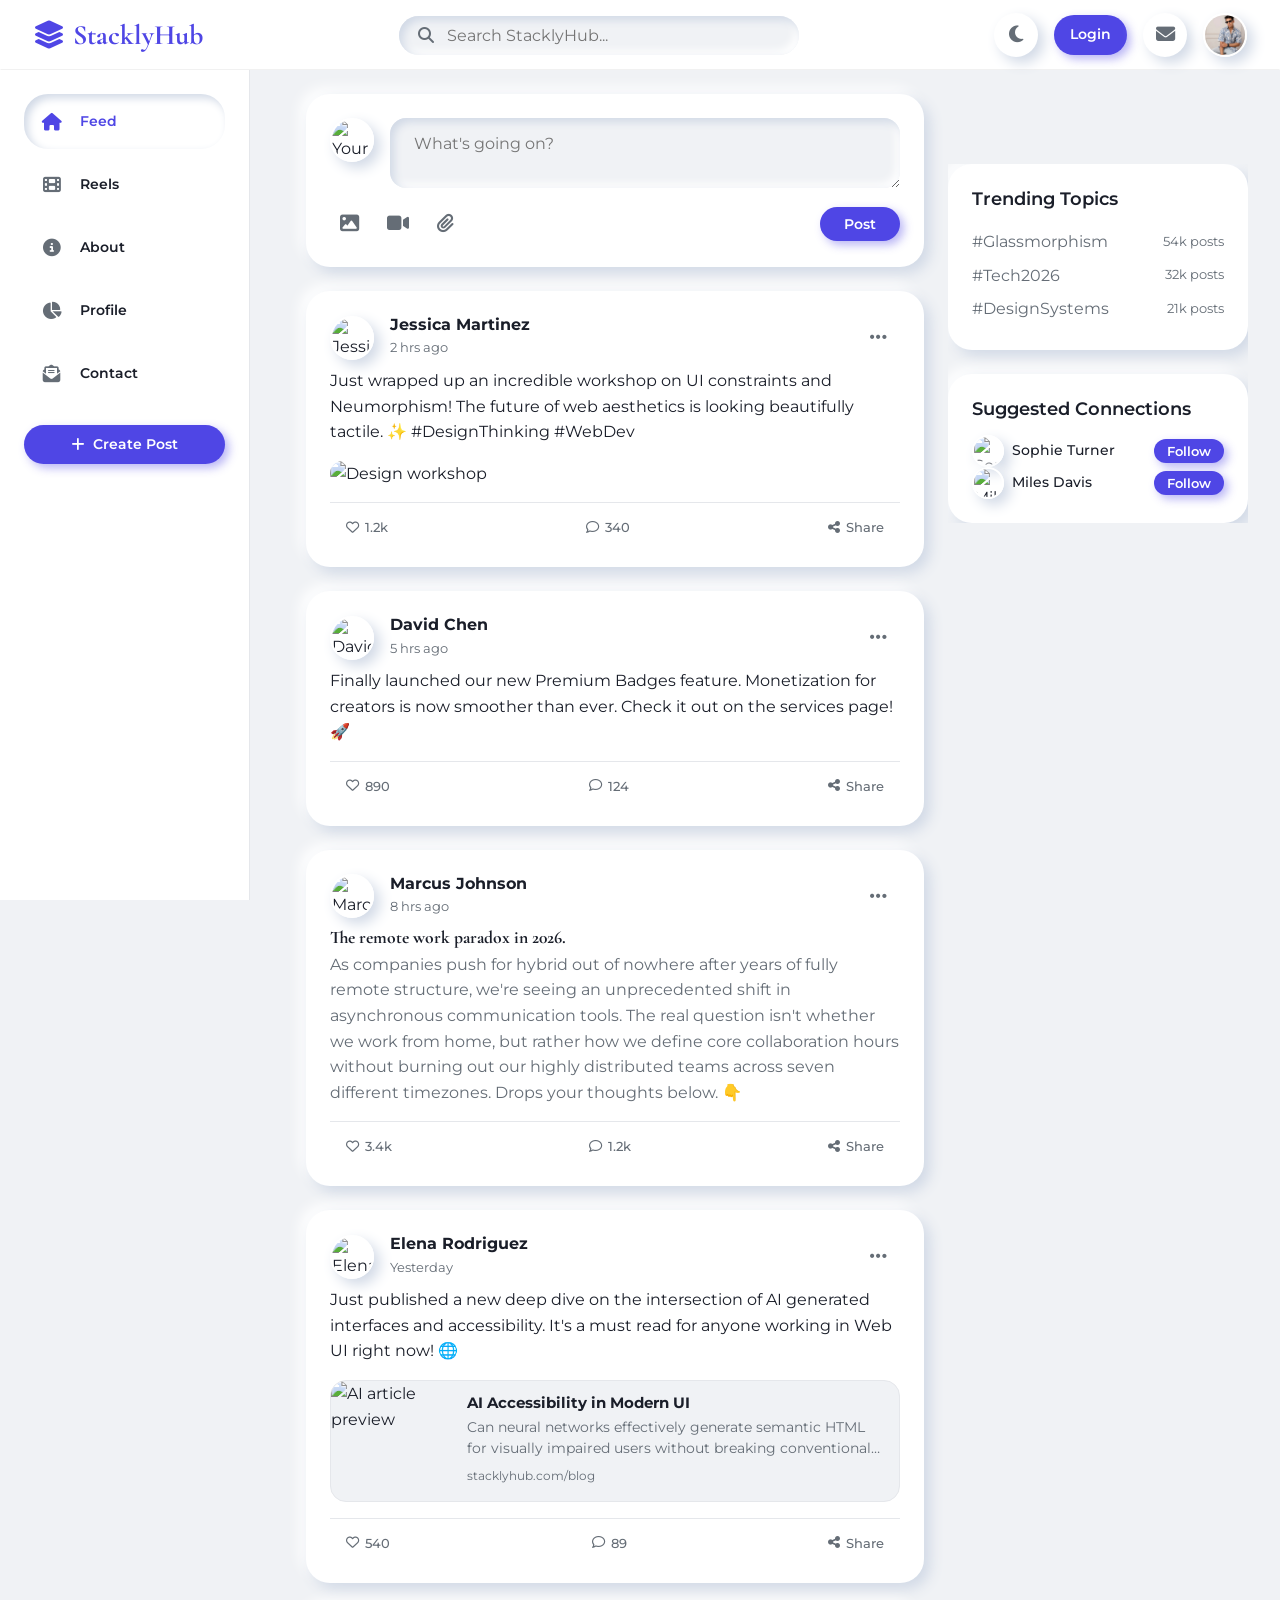
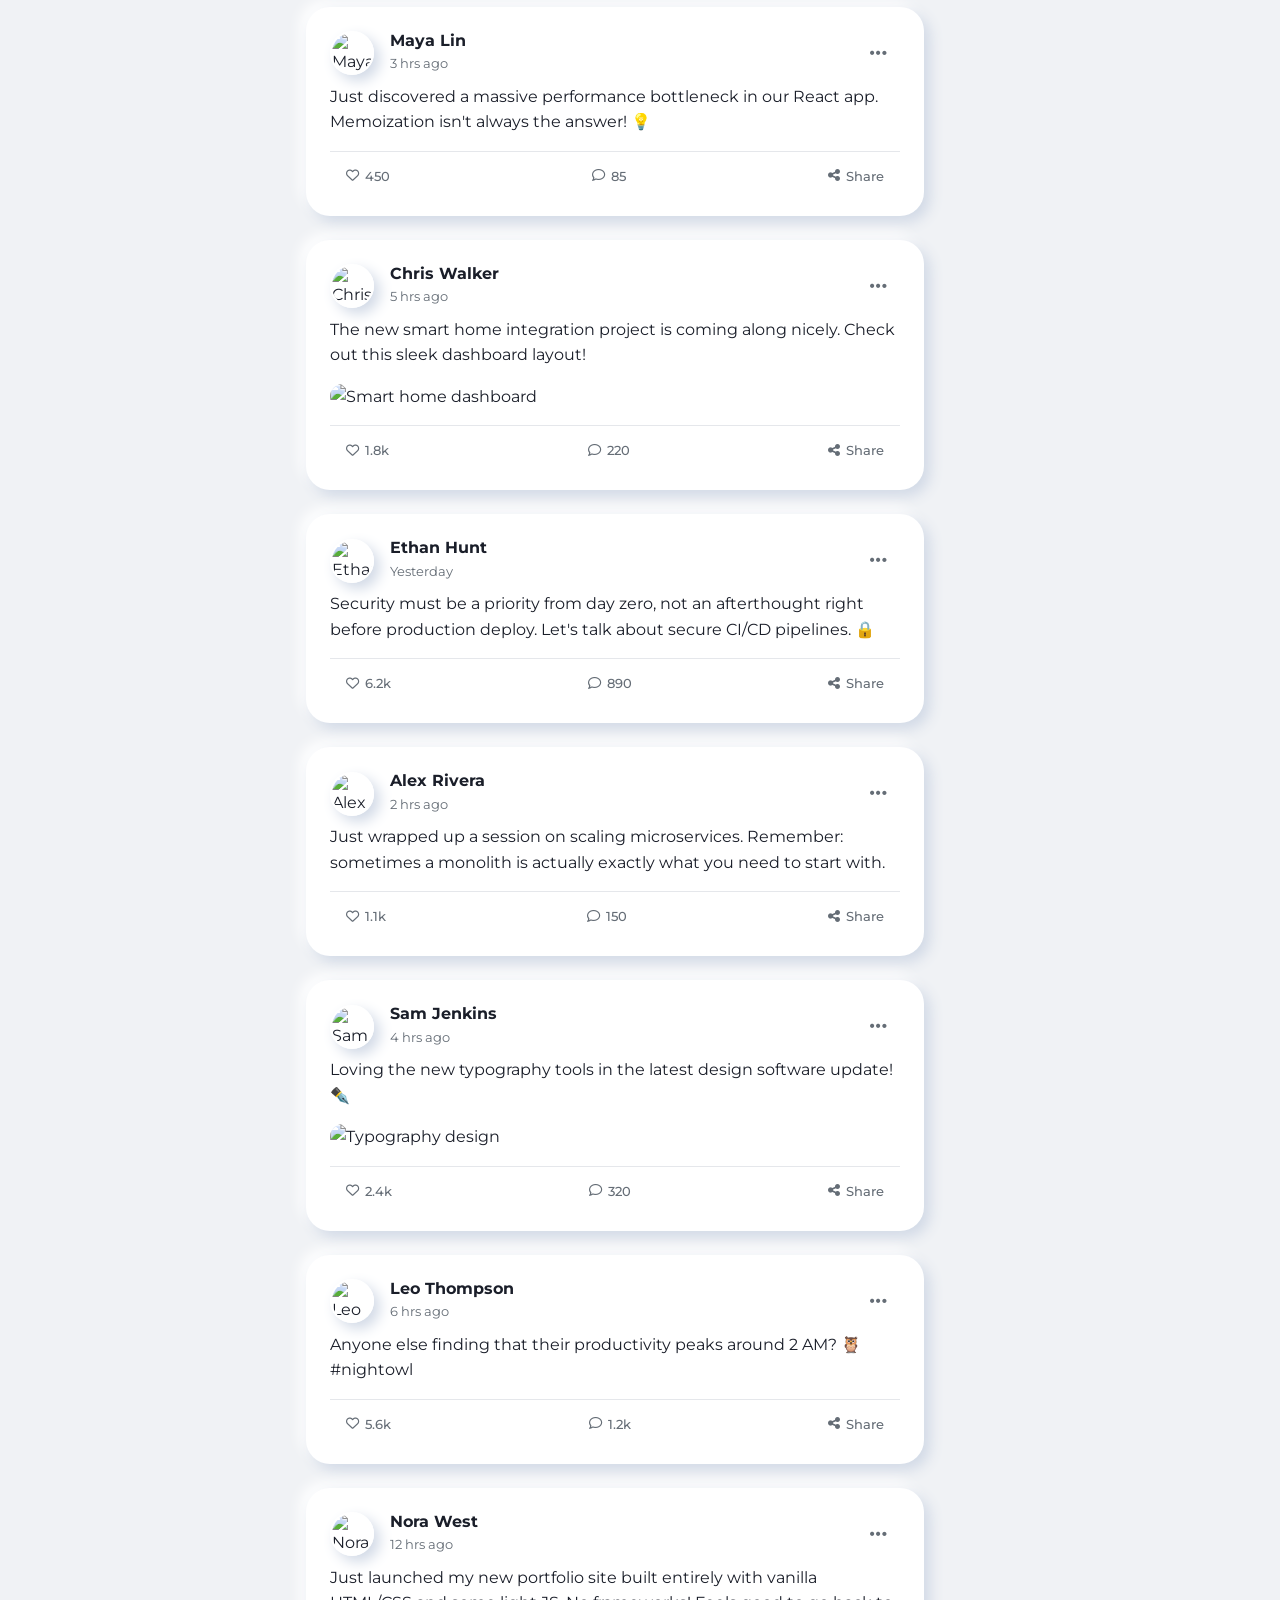
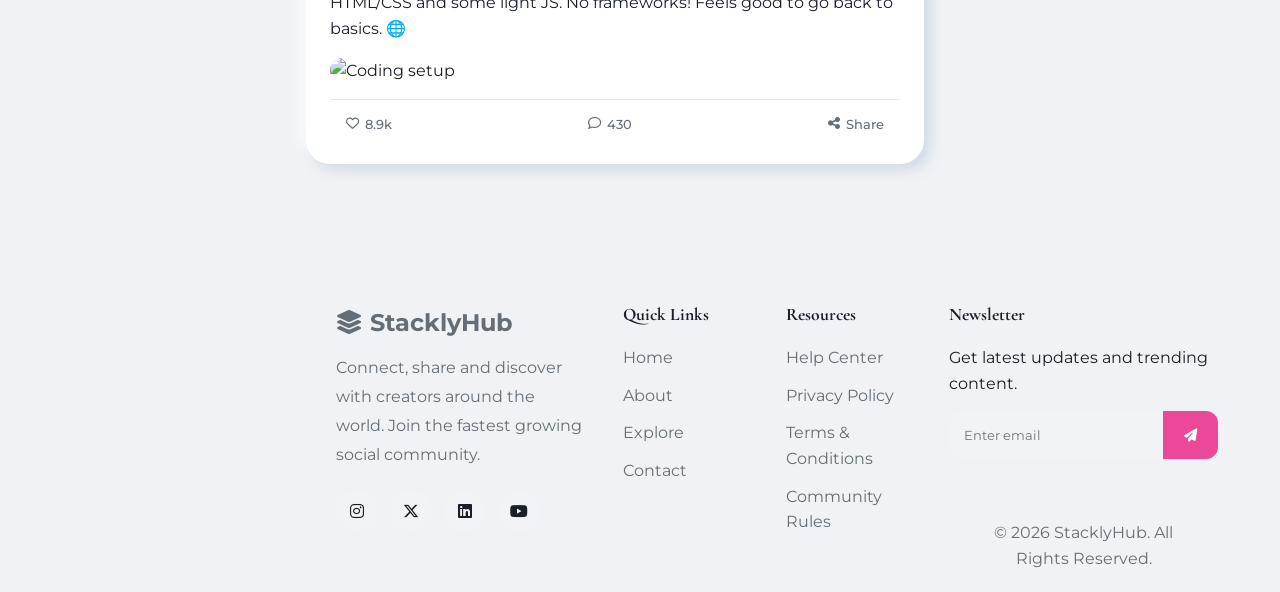
==== index.html @ 788e47a5 "first commit" ====
<!DOCTYPE html>
<html lang="en">
<head>
  <meta charset="UTF-8">
  <meta name="viewport" content="width=device-width, initial-scale=1.0">
  <meta name="description" content="StacklyHub Feed — Connect, share, and discover with the modern social community.">
  <title>StacklyHub | Feed</title>
  <link rel="stylesheet" href="https://cdnjs.cloudflare.com/ajax/libs/font-awesome/6.5.1/css/all.min.css">
  <link rel="stylesheet" href="css/common.css">
  <link rel="stylesheet" href="css/home.css">
</head>
<body>

  <!-- Preloader -->
  <div class="earth" aria-hidden="true">
    <div class="earth-loader">
      <svg xmlns="http://www.w3.org/2000/svg" viewBox="0 0 200 200"><path transform="translate(100 100)" d="M29.4,-17.4C33.1,1.8,27.6,16.1,11.5,31.6C-4.7,47,-31.5,63.6,-43,56C-54.5,48.4,-50.7,16.6,-41,-10.9C-31.3,-38.4,-15.6,-61.5,-1.4,-61C12.8,-60.5,25.7,-36.5,29.4,-17.4Z" fill="#7CC133"></path></svg>
      <svg xmlns="http://www.w3.org/2000/svg" viewBox="0 0 200 200"><path transform="translate(100 100)" d="M31.7,-55.8C40.3,-50,45.9,-39.9,49.7,-29.8C53.5,-19.8,55.5,-9.9,53.1,-1.4C50.6,7.1,43.6,14.1,41.8,27.6C40.1,41.1,43.4,61.1,37.3,67C31.2,72.9,15.6,64.8,1.5,62.2C-12.5,59.5,-25,62.3,-31.8,56.7C-38.5,51.1,-39.4,37.2,-49.3,26.3C-59.1,15.5,-78,7.7,-77.6,0.2C-77.2,-7.2,-57.4,-14.5,-49.3,-28.4C-41.2,-42.4,-44.7,-63,-38.5,-70.1C-32.2,-77.2,-16.1,-70.8,-2.3,-66.9C11.6,-63,23.1,-61.5,31.7,-55.8Z" fill="#7CC133"></path></svg>
      <svg xmlns="http://www.w3.org/2000/svg" viewBox="0 0 200 200"><path transform="translate(100 100)" d="M30.6,-49.2C42.5,-46.1,57.1,-43.7,67.6,-35.7C78.1,-27.6,84.6,-13.8,80.3,-2.4C76.1,8.9,61.2,17.8,52.5,29.1C43.8,40.3,41.4,53.9,33.7,64C26,74.1,13,80.6,2.2,76.9C-8.6,73.1,-17.3,59,-30.6,52.1C-43.9,45.3,-61.9,45.7,-74.1,38.2C-86.4,30.7,-92.9,15.4,-88.6,2.5C-84.4,-10.5,-69.4,-20.9,-60.7,-34.6C-52.1,-48.3,-49.8,-65.3,-40.7,-70C-31.6,-74.8,-15.8,-67.4,-3.2,-61.8C9.3,-56.1,18.6,-52.3,30.6,-49.2Z" fill="#7CC133"></path></svg>
      <svg xmlns="http://www.w3.org/2000/svg" viewBox="0 0 200 200"><path transform="translate(100 100)" d="M39.4,-66C48.6,-62.9,51.9,-47.4,52.9,-34.3C53.8,-21.3,52.4,-10.6,54.4,1.1C56.3,12.9,61.7,25.8,57.5,33.2C53.2,40.5,39.3,42.3,28.2,46C17,49.6,8.5,55.1,1.3,52.8C-5.9,50.5,-11.7,40.5,-23.6,37.2C-35.4,34,-53.3,37.5,-62,32.4C-70.7,27.4,-70.4,13.7,-72.4,-1.1C-74.3,-15.9,-78.6,-31.9,-73.3,-43C-68.1,-54.2,-53.3,-60.5,-39.5,-60.9C-25.7,-61.4,-12.9,-56,1.1,-58C15.1,-59.9,30.2,-69.2,39.4,-66Z" fill="#7CC133"></path></svg>
    </div>
    <p>Connecting...</p>
  </div>

  <!-- Navbar -->
  <header class="navbar glass-panel" role="navigation">
    <a href="index.html" class="nav-brand">
      <i class="fas fa-layer-group"></i> StacklyHub
    </a>
    <div class="nav-search neu-input-wrapper">
      <i class="fas fa-search"></i>
      <input type="search" class="neu-input" placeholder="Search StacklyHub..." aria-label="Search">
    </div>
    <div class="nav-actions">
      <button class="icon-btn" id="theme-toggle" aria-label="Toggle dark mode"><i class="fas fa-moon"></i></button>
      
      <a href="login.html" class="neu-button primary" style="padding:0.5rem 1rem;border-radius:20px;font-size:0.9rem;text-decoration:none">Login</a>
      <a href="404.html">
    <button class="icon-btn" aria-label="Messages">
        <i class="fas fa-envelope"></i>
    </button>
</a>
      <a href="profile.html" class="user-profile">
        <img src="assets/images/home 3.webp" alt="Profile" class="avatar">
      </a>
    </div>
    <button class="hamburger" id="hamburger" aria-label="Open menu"><i class="fas fa-bars"></i></button>
  </header>

  <div class="app-layout has-right-sidebar">
    <!-- Left Sidebar -->
    <aside class="sidebar-left" id="sidebar-left">
      <nav class="nav-links">
        <a href="index.html" class="nav-link active"><i class="fas fa-home"></i> Feed</a>
      
        <a href="explore.html" class="nav-link"><i class="fas fa-film"></i> Reels</a>
        <a href="about.html" class="nav-link"><i class="fas fa-info-circle"></i> About</a>
        <a href="profile.html" class="nav-link"><i class="fas fa-chart-pie"></i> Profile</a>
        <a href="contact.html" class="nav-link"><i class="fas fa-envelope-open-text"></i> Contact</a>
      </nav>
     <a href="404.html" class="neu-button primary w-100">
    <i class="fas fa-plus"></i> Create Post
</a>
    </aside>

    <!-- Main Feed -->
    <main class="main-content">

      <!-- Create Post -->
      <section class="neu-card create-post-area animate-card">
        <div class="d-flex gap-md" style="margin-bottom:var(--spacing-md)">
          <img src="https://images.unsplash.com/photo-1534528741775-53994a69daeb?w=88&h=88&fit=crop" alt="Your profile" class="avatar">
          <textarea id="post-textarea" class="neu-input" placeholder="What's going on?" aria-label="Write a post"></textarea>
        </div>
        <div class="d-flex justify-between align-center">
          <div class="d-flex gap-sm create-post-tools">
            <i class="fas fa-image" title="Add image"></i>
            <i class="fas fa-video" title="Add video"></i>
            <i class="fas fa-paperclip" title="Attach file"></i>
          </div>
          <button id="post-button" class="neu-button primary">Post</button>
        </div>
      </section>

      <!-- Post: Jessica Martinez -->
      <article class="neu-card post-card animate-card">
        <div class="d-flex justify-between align-center" style="margin-bottom:var(--spacing-sm)">
          <div class="d-flex gap-md align-center">
            <img src="https://images.unsplash.com/photo-1494790108377-be9c29b29330?w=88&h=88&fit=crop" alt="Jessica Martinez" class="avatar">
            <div>
              <h4 style="font-family:var(--font-main);font-size:1rem">Jessica Martinez</h4>
              <span class="text-secondary" style="font-size:0.8rem">2 hrs ago</span>
            </div>
          </div>
          <button class="icon-btn" style="box-shadow:none;background:transparent" aria-label="More options"><i class="fas fa-ellipsis-h"></i></button>
        </div>
        <p style="margin-bottom:var(--spacing-md)">Just wrapped up an incredible workshop on UI constraints and Neumorphism! The future of web aesthetics is looking beautifully tactile. ✨ #DesignThinking #WebDev</p>
        <img src="https://images.unsplash.com/photo-1561070791-2526d30994b5?w=800&h=400&fit=crop" alt="Design workshop" class="post-media">
        <div class="post-actions">
          <button class="like-btn"><i class="far fa-heart"></i> 1.2k</button>
          <button><i class="far fa-comment"></i> 340</button>
          <button><i class="fas fa-share-alt"></i> Share</button>
        </div>
      </article>

      <!-- Post: David Chen -->
      <article class="neu-card post-card">
        <div class="d-flex justify-between align-center" style="margin-bottom:var(--spacing-sm)">
          <div class="d-flex gap-md align-center">
            <img src="https://images.unsplash.com/photo-1500648767791-00dcc994a43e?w=88&h=88&fit=crop" alt="David Chen" class="avatar">
            <div>
              <h4 style="font-family:var(--font-main);font-size:1rem">David Chen</h4>
              <span class="text-secondary" style="font-size:0.8rem">5 hrs ago</span>
            </div>
          </div>
          <button class="icon-btn" style="box-shadow:none;background:transparent" aria-label="More options"><i class="fas fa-ellipsis-h"></i></button>
        </div>
        <p style="margin-bottom:var(--spacing-md)">Finally launched our new Premium Badges feature. Monetization for creators is now smoother than ever. Check it out on the services page! 🚀</p>
        <div class="post-actions">
          <button class="like-btn"><i class="far fa-heart"></i> 890</button>
          <button><i class="far fa-comment"></i> 124</button>
          <button><i class="fas fa-share-alt"></i> Share</button>
        </div>
      </article>

      <!-- Post: Marcus Johnson (thread) -->
      <article class="neu-card post-card">
        <div class="d-flex justify-between align-center" style="margin-bottom:var(--spacing-sm)">
          <div class="d-flex gap-md align-center">
            <img src="https://images.unsplash.com/photo-1472099645785-5658abf4ff4e?w=88&h=88&fit=crop" alt="Marcus Johnson" class="avatar">
            <div>
              <h4 style="font-family:var(--font-main);font-size:1rem">Marcus Johnson</h4>
              <span class="text-secondary" style="font-size:0.8rem">8 hrs ago</span>
            </div>
          </div>
          <button class="icon-btn" style="box-shadow:none;background:transparent" aria-label="More options"><i class="fas fa-ellipsis-h"></i></button>
        </div>
        <h5 class="thread-title">The remote work paradox in 2026.</h5>
        <p class="thread-body">As companies push for hybrid out of nowhere after years of fully remote structure, we're seeing an unprecedented shift in asynchronous communication tools. The real question isn't whether we work from home, but rather how we define core collaboration hours without burning out our highly distributed teams across seven different timezones. Drops your thoughts below. 👇</p>
        <div class="post-actions">
          <button class="like-btn"><i class="far fa-heart"></i> 3.4k</button>
          <button><i class="far fa-comment"></i> 1.2k</button>
          <button><i class="fas fa-share-alt"></i> Share</button>
        </div>
      </article>

      <!-- Post: Elena Rodriguez (link preview) -->
      <article class="neu-card post-card">
        <div class="d-flex justify-between align-center" style="margin-bottom:var(--spacing-sm)">
          <div class="d-flex gap-md align-center">
            <img src="https://images.unsplash.com/photo-1438761681033-6461ffad8d80?w=88&h=88&fit=crop" alt="Elena Rodriguez" class="avatar">
            <div>
              <h4 style="font-family:var(--font-main);font-size:1rem">Elena Rodriguez</h4>
              <span class="text-secondary" style="font-size:0.8rem">Yesterday</span>
            </div>
          </div>
          <button class="icon-btn" style="box-shadow:none;background:transparent" aria-label="More options"><i class="fas fa-ellipsis-h"></i></button>
        </div>
        <p style="margin-bottom:var(--spacing-md)">Just published a new deep dive on the intersection of AI generated interfaces and accessibility. It's a must read for anyone working in Web UI right now! 🌐</p>
        <a href="#">
          <div class="link-preview">
            <img src="https://images.unsplash.com/photo-1550751827-4bd374c3f58b?w=240&h=240&fit=crop" alt="AI article preview">
            <div class="link-preview-body">
              <h5>AI Accessibility in Modern UI</h5>
              <p>Can neural networks effectively generate semantic HTML for visually impaired users without breaking conventional screen reader patterns?</p>
              <span>stacklyhub.com/blog</span>
            </div>
          </div>
        </a>
        <div class="post-actions">
          <button class="like-btn"><i class="far fa-heart"></i> 540</button>
          <button><i class="far fa-comment"></i> 89</button>
          <button><i class="fas fa-share-alt"></i> Share</button>
        </div>
      </article>

      <!-- Post: Maya Lin -->
      <article class="neu-card post-card">
        <div class="d-flex justify-between align-center" style="margin-bottom:var(--spacing-sm)">
          <div class="d-flex gap-md align-center">
            <img src="https://images.unsplash.com/photo-1544005313-94ddf0286df2?w=88&h=88&fit=crop" alt="Maya Lin" class="avatar">
            <div><h4 style="font-family:var(--font-main);font-size:1rem">Maya Lin</h4><span class="text-secondary" style="font-size:0.8rem">3 hrs ago</span></div>
          </div>
          <button class="icon-btn" style="box-shadow:none;background:transparent" aria-label="More"><i class="fas fa-ellipsis-h"></i></button>
        </div>
        <p style="margin-bottom:var(--spacing-md)">Just discovered a massive performance bottleneck in our React app. Memoization isn't always the answer! 💡</p>
        <div class="post-actions">
          <button class="like-btn"><i class="far fa-heart"></i> 450</button>
          <button><i class="far fa-comment"></i> 85</button>
          <button><i class="fas fa-share-alt"></i> Share</button>
        </div>
      </article>

      <!-- Post: Chris Walker -->
      <article class="neu-card post-card">
        <div class="d-flex justify-between align-center" style="margin-bottom:var(--spacing-sm)">
          <div class="d-flex gap-md align-center">
            <img src="https://images.unsplash.com/photo-1506794778202-cad84cf45f1d?w=88&h=88&fit=crop" alt="Chris Walker" class="avatar">
            <div><h4 style="font-family:var(--font-main);font-size:1rem">Chris Walker</h4><span class="text-secondary" style="font-size:0.8rem">5 hrs ago</span></div>
          </div>
          <button class="icon-btn" style="box-shadow:none;background:transparent" aria-label="More"><i class="fas fa-ellipsis-h"></i></button>
        </div>
        <p style="margin-bottom:var(--spacing-md)">The new smart home integration project is coming along nicely. Check out this sleek dashboard layout!</p>
        <img src="https://images.unsplash.com/photo-1558002038-1055907df827?w=800&h=400&fit=crop" alt="Smart home dashboard" class="post-media">
        <div class="post-actions">
          <button class="like-btn"><i class="far fa-heart"></i> 1.8k</button>
          <button><i class="far fa-comment"></i> 220</button>
          <button><i class="fas fa-share-alt"></i> Share</button>
        </div>
      </article>

      <!-- Post: Ethan Hunt -->
      <article class="neu-card post-card">
        <div class="d-flex justify-between align-center" style="margin-bottom:var(--spacing-sm)">
          <div class="d-flex gap-md align-center">
            <img src="https://images.unsplash.com/photo-1507003211169-0a1dd7228f2d?w=88&h=88&fit=crop" alt="Ethan Hunt" class="avatar">
            <div><h4 style="font-family:var(--font-main);font-size:1rem">Ethan Hunt</h4><span class="text-secondary" style="font-size:0.8rem">Yesterday</span></div>
          </div>
          <button class="icon-btn" style="box-shadow:none;background:transparent" aria-label="More"><i class="fas fa-ellipsis-h"></i></button>
        </div>
        <p style="margin-bottom:var(--spacing-md)">Security must be a priority from day zero, not an afterthought right before production deploy. Let's talk about secure CI/CD pipelines. 🔒</p>
        <div class="post-actions">
          <button class="like-btn"><i class="far fa-heart"></i> 6.2k</button>
          <button><i class="far fa-comment"></i> 890</button>
          <button><i class="fas fa-share-alt"></i> Share</button>
        </div>
      </article>

      <!-- Post: Alex Rivera -->
      <article class="neu-card post-card">
        <div class="d-flex justify-between align-center" style="margin-bottom:var(--spacing-sm)">
          <div class="d-flex gap-md align-center">
            <img src="https://images.unsplash.com/photo-1500648767791-00dcc994a43e?w=88&h=88&fit=crop" alt="Alex Rivera" class="avatar">
            <div><h4 style="font-family:var(--font-main);font-size:1rem">Alex Rivera</h4><span class="text-secondary" style="font-size:0.8rem">2 hrs ago</span></div>
          </div>
          <button class="icon-btn" style="box-shadow:none;background:transparent" aria-label="More"><i class="fas fa-ellipsis-h"></i></button>
        </div>
        <p style="margin-bottom:var(--spacing-md)">Just wrapped up a session on scaling microservices. Remember: sometimes a monolith is actually exactly what you need to start with.</p>
        <div class="post-actions">
          <button class="like-btn"><i class="far fa-heart"></i> 1.1k</button>
          <button><i class="far fa-comment"></i> 150</button>
          <button><i class="fas fa-share-alt"></i> Share</button>
        </div>
      </article>

      <!-- Post: Sam Jenkins -->
      <article class="neu-card post-card">
        <div class="d-flex justify-between align-center" style="margin-bottom:var(--spacing-sm)">
          <div class="d-flex gap-md align-center">
            <img src="https://images.unsplash.com/photo-1519085360753-af0119f7cbe7?w=88&h=88&fit=crop" alt="Sam Jenkins" class="avatar">
            <div><h4 style="font-family:var(--font-main);font-size:1rem">Sam Jenkins</h4><span class="text-secondary" style="font-size:0.8rem">4 hrs ago</span></div>
          </div>
          <button class="icon-btn" style="box-shadow:none;background:transparent" aria-label="More"><i class="fas fa-ellipsis-h"></i></button>
        </div>
        <p style="margin-bottom:var(--spacing-md)">Loving the new typography tools in the latest design software update! ✒️</p>
        <img src="https://images.unsplash.com/photo-1618005182384-a83a8bd57fbe?w=800&h=400&fit=crop" alt="Typography design" class="post-media">
        <div class="post-actions">
          <button class="like-btn"><i class="far fa-heart"></i> 2.4k</button>
          <button><i class="far fa-comment"></i> 320</button>
          <button><i class="fas fa-share-alt"></i> Share</button>
        </div>
      </article>

      <!-- Post: Leo Thompson -->
      <article class="neu-card post-card">
        <div class="d-flex justify-between align-center" style="margin-bottom:var(--spacing-sm)">
          <div class="d-flex gap-md align-center">
            <img src="https://images.unsplash.com/photo-1534528741775-53994a69daeb?w=88&h=88&fit=crop" alt="Leo Thompson" class="avatar">
            <div><h4 style="font-family:var(--font-main);font-size:1rem">Leo Thompson</h4><span class="text-secondary" style="font-size:0.8rem">6 hrs ago</span></div>
          </div>
          <button class="icon-btn" style="box-shadow:none;background:transparent" aria-label="More"><i class="fas fa-ellipsis-h"></i></button>
        </div>
        <p style="margin-bottom:var(--spacing-md)">Anyone else finding that their productivity peaks around 2 AM? 🦉 #nightowl</p>
        <div class="post-actions">
          <button class="like-btn"><i class="far fa-heart"></i> 5.6k</button>
          <button><i class="far fa-comment"></i> 1.2k</button>
          <button><i class="fas fa-share-alt"></i> Share</button>
        </div>
      </article>

      <!-- Post: Nora West -->
      <article class="neu-card post-card">
        <div class="d-flex justify-between align-center" style="margin-bottom:var(--spacing-sm)">
          <div class="d-flex gap-md align-center">
            <img src="https://images.unsplash.com/photo-1580489944761-15a19d654956?w=88&h=88&fit=crop" alt="Nora West" class="avatar">
            <div><h4 style="font-family:var(--font-main);font-size:1rem">Nora West</h4><span class="text-secondary" style="font-size:0.8rem">12 hrs ago</span></div>
          </div>
          <button class="icon-btn" style="box-shadow:none;background:transparent" aria-label="More"><i class="fas fa-ellipsis-h"></i></button>
        </div>
        <p style="margin-bottom:var(--spacing-md)">Just launched my new portfolio site built entirely with vanilla HTML/CSS and some light JS. No frameworks! Feels good to go back to basics. 🌐</p>
        <img src="https://images.unsplash.com/photo-1498050108023-c5249f4df085?w=800&h=400&fit=crop" alt="Coding setup" class="post-media">
        <div class="post-actions">
          <button class="like-btn"><i class="far fa-heart"></i> 8.9k</button>
          <button><i class="far fa-comment"></i> 430</button>
          <button><i class="fas fa-share-alt"></i> Share</button>
        </div>
      </article>

    </main>

    <!-- Right Sidebar -->
    <aside class="sidebar-right">
      <div class="neu-card animate-card" style="margin-bottom:var(--spacing-lg)">
        <h3 class="sidebar-card-title">Trending Topics</h3>
        <ul class="flex-column gap-md">
          <li><a href="explore.html" class="trending-link"><span>#Glassmorphism</span><span>54k posts</span></a></li>
          <li><a href="explore.html" class="trending-link"><span>#Tech2026</span><span>32k posts</span></a></li>
          <li><a href="explore.html" class="trending-link"><span>#DesignSystems</span><span>21k posts</span></a></li>
        </ul>
      </div>
      <div class="neu-card animate-card">
        <h3 class="sidebar-card-title">Suggested Connections</h3>
        <ul class="flex-column gap-md">
          <li class="suggestion-item">
            <div class="d-flex gap-sm align-center">
              <img src="https://images.unsplash.com/photo-1494790108377-be9c29b29330?w=64&h=64&fit=crop" alt="Sophie Turner" class="avatar">
              <span style="font-size:0.9rem;font-weight:500">Sophie Turner</span>
            </div>
            <button class="neu-button follow-btn primary" style="padding:0.3rem 0.8rem;font-size:0.8rem">Follow</button>
          </li>
          <li class="suggestion-item">
            <div class="d-flex gap-sm align-center">
              <img src="https://images.unsplash.com/photo-1472099645785-5658abf4ff4e?w=64&h=64&fit=crop" alt="Miles Davis" class="avatar">
              <span style="font-size:0.9rem;font-weight:500">Miles Davis</span>
            </div>
            <button class="neu-button follow-btn primary" style="padding:0.3rem 0.8rem;font-size:0.8rem">Follow</button>
          </li>
        </ul>
      </div>
    </aside>
  </div>

  <!-- Footer -->
<footer class="footer">
  <div class="footer-container">

    <div class="footer-col footer-brand">
      <a href="index.html" class="footer-logo">
        <i class="fas fa-layer-group"></i>
        StacklyHub
      </a>

      <p>
        Connect, share and discover with creators around the world.
        Join the fastest growing social community.
      </p>

      <div class="footer-social">
        <a href="404.html"><i class="fab fa-instagram"></i></a>
        <a href="404.html"><i class="fab fa-x-twitter"></i></a>
        <a href="404.html"><i class="fab fa-linkedin"></i></a>
        <a href="404.html"><i class="fab fa-youtube"></i></a>
      </div>
    </div>

    <div class="footer-col">
      <h3>Quick Links</h3>
      <a href="index.html">Home</a>
      <a href="about.html">About</a>
      <a href="explore.html">Explore</a>
      <a href="contact.html">Contact</a>
    </div>

    <div class="footer-col">
      <h3>Resources</h3>
      <a href="404.html">Help Center</a>
      <a href="404.html">Privacy Policy</a>
      <a href="404.html">Terms & Conditions</a>
      <a href="404.html">Community Rules</a>
    </div>

    <div class="footer-col">
      <h3>Newsletter</h3>
      <p>Get latest updates and trending content.</p>

        <form class="newsletter" action="404.html" method="get">
          <input type="email" name="email" placeholder="Enter email" required>
          <button type="submit" aria-label="Subscribe">
            <i class="fas fa-paper-plane"></i>
          </button>
        </form>
  <div class="footer-bottom">
    <p>© 2026 StacklyHub. All Rights Reserved.</p>
  </div>
</footer>
  <script src="js/common.js"></script>
  <script src="js/home.js"></script>
</body>
</html>
---- css/common.css ----
/* ============================================
   StacklyHub — Neumorphism Theme (Stackly-style)
   ============================================ */
@import url('https://fonts.googleapis.com/css2?family=Cormorant+Garamond:ital,wght@0,400;0,600;0,700;1,400&family=Montserrat:wght@300;400;500;600;700&display=swap');

:root {
  --nav-height: 70px;
  --sidebar-width: 250px;
  --sidebar-right-width: 300px;
  --spacing-xs: 4px;
  --spacing-sm: 8px;
  --spacing-md: 16px;
  --spacing-lg: 24px;
  --spacing-xl: 32px;
  --spacing-xxl: 48px;
  --bg-color: #f0f2f5;
  --surface-color: #ffffff;
  --text-primary: #1a1e29;
  --text-secondary: #656d76;
  --text-muted: #8b949e;
  --primary-color: #4f46e5;
  --primary-hover: #4338ca;
  --accent-color: #ec4899;
  --accent-primary: #4f46e5;
  --accent-secondary: #ec4899;
  --border-color: #e5e7eb;
  --border-glass: #e5e7eb;
  --shadow-light: #ffffff;
  --shadow-dark: #d1d9e6;
  --neu-shadow: 6px 6px 14px var(--shadow-dark), -6px -6px 14px var(--shadow-light);
  --neu-shadow-inset: inset 4px 4px 8px var(--shadow-dark), inset -4px -4px 8px var(--shadow-light);
  --neu-shadow-hover: 8px 8px 18px var(--shadow-dark), -8px -8px 18px var(--shadow-light);
  --glass-bg: rgba(255, 255, 255, 0.7);
  --glass-border: rgba(255, 255, 255, 0.4);
  --bg-glass: rgba(255, 255, 255, 0.7);
  --bg-primary: #f0f2f5;
  --bg-secondary: #ffffff;
  --font-main: 'Montserrat', sans-serif;
  --font-heading: 'Cormorant Garamond', serif;
  --font-primary: 'Montserrat', sans-serif;
  --font-display: 'Cormorant Garamond', serif;
  --transition-fast: 0.2s ease;
  --transition-normal: 0.3s ease;
  --radius-sm: 8px;
  --radius-md: 16px;
  --radius-lg: 24px;
  --radius-full: 9999px;
  --navbar-height: 70px;
  --container-max: 1280px;
  --container-padding: 16px;
  --gradient-primary: linear-gradient(135deg, #4f46e5, #ec4899);
}

[data-theme="dark"] {
  --bg-color: #0f172a;
  --surface-color: #1e293b;
  --bg-primary: #0f172a;
  --bg-secondary: #1e293b;
  --text-primary: #f8fafc;
  --text-secondary: #94a3b8;
  --text-muted: #64748b;
  --primary-color: #6366f1;
  --primary-hover: #818cf8;
  --accent-primary: #6366f1;
  --border-color: #334155;
  --border-glass: #334155;
  --shadow-light: #2c3e50;
  --shadow-dark: #070b14;
  --glass-bg: rgba(30, 41, 59, 0.75);
  --glass-border: rgba(255, 255, 255, 0.1);
  --bg-glass: rgba(30, 41, 59, 0.75);
}

*, *::before, *::after { box-sizing: border-box; margin: 0; padding: 0; }

html { scroll-behavior: smooth; overflow-x: hidden; }

body {
  font-family: var(--font-main);
  background-color: var(--bg-color);
  color: var(--text-primary);
  line-height: 1.6;
  overflow-x: hidden;
  transition: background-color var(--transition-normal), color var(--transition-normal);
  padding-top: var(--nav-height);
}

h1, h2, h3, h4, h5, h6 { font-family: var(--font-heading); font-weight: 700; line-height: 1.2; }

a { text-decoration: none; color: inherit; }
ul, ol { list-style: none; }
img { max-width: 100%; display: block; height: auto; }
button, input, textarea, select { font-family: inherit; border: none; outline: none; background: none; }

/* Utilities */
.container { max-width: var(--container-max); margin: 0 auto; padding: 0 var(--spacing-md); }
.d-flex { display: flex; }
.flex-column { flex-direction: column; }
.align-center { align-items: center; }
.justify-center { justify-content: center; }
.justify-between { justify-content: space-between; }
.gap-sm { gap: var(--spacing-sm); }
.gap-md { gap: var(--spacing-md); }
.gap-lg { gap: var(--spacing-lg); }
.w-100 { width: 100%; }
.text-secondary { color: var(--text-secondary); }
.gradient-text {
  background: var(--gradient-primary);
  -webkit-background-clip: text;
  -webkit-text-fill-color: transparent;
  background-clip: text;
}
.section-label { font-size: 0.75rem; font-weight: 600; text-transform: uppercase; letter-spacing: 2px; color: var(--primary-color); }
.section-title { font-size: clamp(1.75rem, 4vw, 2.5rem); margin-bottom: 16px; }
.section-subtitle { color: var(--text-secondary); max-width: 600px; }
.section { padding: 60px 0; }
.section-header { text-align: center; margin-bottom: 40px; }
.section-header .section-subtitle { margin: 0 auto; }

/* Neumorphism */
.neu-card, .glass-card {
  background: var(--surface-color);
  border-radius: var(--radius-lg);
  box-shadow: var(--neu-shadow);
  padding: var(--spacing-lg);
  transition: all var(--transition-normal);
}
.neu-card:hover, .glass-card:hover { transform: translateY(-2px); box-shadow: var(--neu-shadow-hover); }

.neu-button, .btn {
  background: var(--surface-color);
  border-radius: var(--radius-full);
  box-shadow: var(--neu-shadow);
  padding: var(--spacing-sm) var(--spacing-lg);
  color: var(--text-primary);
  font-weight: 600;
  cursor: pointer;
  transition: all var(--transition-fast);
  display: inline-flex;
  align-items: center;
  justify-content: center;
  gap: var(--spacing-sm);
  font-size: 0.9rem;
}
.neu-button:active, .btn:active { box-shadow: var(--neu-shadow-inset); color: var(--primary-color); }
.neu-button.primary, .btn-primary {
  background: var(--primary-color);
  color: white;
  box-shadow: 4px 4px 10px rgba(79, 70, 229, 0.4);
}
.neu-button.primary:hover, .btn-primary:hover { background: var(--primary-hover); transform: translateY(-1px); }
.btn-secondary { background: var(--surface-color); color: var(--text-primary); }
.btn-outline { background: transparent; border: 2px solid var(--primary-color); color: var(--primary-color); box-shadow: none; }
.btn-sm { padding: 6px 14px; font-size: 0.8rem; }
.btn-lg { padding: 14px 28px; font-size: 1rem; }

.neu-input-wrapper { position: relative; width: 100%; }
.neu-input, .form-control {
  background: var(--bg-color);
  border-radius: var(--radius-full);
  box-shadow: var(--neu-shadow-inset);
  padding: var(--spacing-md) var(--spacing-lg);
  color: var(--text-primary);
  width: 100%;
  font-size: 1rem;
  transition: box-shadow var(--transition-fast);
}
textarea.neu-input, textarea.form-control { border-radius: var(--radius-md); resize: vertical; min-height: 80px; }
.neu-input:focus, .form-control:focus { box-shadow: var(--neu-shadow); }
.form-group { margin-bottom: 16px; }
.form-group label { display: block; font-size: 0.85rem; color: var(--text-secondary); margin-bottom: 8px; }

.glass-panel {
  background: var(--glass-bg);
  backdrop-filter: blur(12px);
  -webkit-backdrop-filter: blur(12px);
  border: 1px solid var(--glass-border);
}

.icon-btn {
  width: 44px; height: 44px; border-radius: 50%;
  display: flex; align-items: center; justify-content: center;
  font-size: 1.2rem; cursor: pointer;
  background: var(--surface-color);
  box-shadow: var(--neu-shadow);
  color: var(--text-secondary);
  transition: all var(--transition-fast);
}
.icon-btn:hover { color: var(--primary-color); transform: translateY(-2px); }

.avatar {
  width: 44px; height: 44px; border-radius: 50%;
  object-fit: cover; box-shadow: var(--neu-shadow);
  border: 2px solid var(--surface-color);
}

/* App Navbar */
.navbar {
  height: var(--nav-height);
  position: fixed;
  top: 0;
  left: 0;
  width: 100%;
  z-index: 1000;
  display: flex;
  align-items: center;
  justify-content: space-between;
  padding: 0 var(--spacing-xl);
  transition: all var(--transition-normal);
  background: var(--surface-color);
  backdrop-filter: blur(12px);
  border-bottom: 1px solid rgba(0, 0, 0, 0.06);
}

.nav-brand, .navbar-brand {
  font-family: var(--font-heading);
  font-size: 1.75rem;
  font-weight: 700;
  color: var(--primary-color);
  display: flex;
  align-items: center;
  gap: var(--spacing-sm);
}

.nav-search {
  flex: 1; max-width: 400px; margin: 0 var(--spacing-lg); position: relative;
}
.nav-search i { position: absolute; left: 1.2rem; top: 50%; transform: translateY(-50%); color: var(--text-secondary); }
.nav-search input, .nav-search .neu-input { padding-left: 3rem; padding-top: 10px; padding-bottom: 10px; }

.nav-actions, .navbar-actions { display: flex; align-items: center; gap: var(--spacing-md); }

.user-profile { display: flex; align-items: center; gap: var(--spacing-sm); cursor: pointer; }

.hamburger {
  display: none;
  width: 44px; height: 44px; border-radius: 50%;
  align-items: center; justify-content: center;
  background: var(--surface-color);
  box-shadow: var(--neu-shadow);
  cursor: pointer; color: var(--text-primary); font-size: 1.25rem;
  flex-direction: row; gap: 0; padding: 0;
}
.hamburger span { display: none; }

/* Legacy navbar menu (other pages) */
.navbar .container { display: flex; align-items: center; justify-content: space-between; width: 100%; max-width: 1400px; margin: 0 auto; padding: 0 var(--spacing-md); }
.navbar-menu { display: flex; align-items: center; gap: 4px; }
.nav-link {
  display: flex; align-items: center; gap: var(--spacing-md);
  padding: var(--spacing-md); border-radius: var(--radius-lg);
  color: var(--text-primary); font-weight: 600;
  transition: all var(--transition-fast); font-size: 0.9rem;
}
.navbar-menu .nav-link { padding: 8px 16px; }
.nav-link i { font-size: 1.1rem; color: var(--text-secondary); width: 24px; text-align: center; }
.nav-link:hover { background: var(--surface-color); box-shadow: var(--neu-shadow); color: var(--primary-color); }
.nav-link:hover i { color: var(--primary-color); }
.nav-link.active { background: var(--surface-color); box-shadow: var(--neu-shadow-inset); color: var(--primary-color); }
.nav-link.active i { color: var(--primary-color); }

/* App Layout */
.app-layout {
  display: grid;
  grid-template-columns: 1fr;
  gap: var(--spacing-lg);
  max-width: 1600px;
  margin: var(--spacing-lg) auto var(--spacing-lg) calc(var(--sidebar-width) + var(--spacing-lg));
  padding: 0 var(--spacing-xl);
  min-height: calc(100vh - var(--nav-height) - var(--spacing-lg) * 2);
}

.app-layout.has-right-sidebar {
  grid-template-columns: 1fr var(--sidebar-right-width);
}

.sidebar-left {
  position: fixed;
  top: var(--nav-height);
  left: 0;
  width: var(--sidebar-width);
  height: calc(100vh - var(--nav-height));
  overflow-y: auto;
  scrollbar-width: none;
  background: var(--surface-color);
  border-right: 1px solid var(--border-color);
  padding: var(--spacing-lg);
  z-index: 900;
}

.sidebar-left::-webkit-scrollbar { display: none; }

.sidebar-right {
  position: sticky;
  top: calc(var(--nav-height) + var(--spacing-lg));
  height: fit-content;
  max-height: calc(100vh - var(--nav-height) - var(--spacing-lg) * 2);
  overflow-y: auto;
}
.sidebar-right::-webkit-scrollbar { display: none; }

.nav-links { display: flex; flex-direction: column; gap: var(--spacing-sm); margin-bottom: var(--spacing-lg); }

.main-content { display: flex; flex-direction: column; gap: var(--spacing-lg); min-width: 0; }

/* Post actions */
.post-actions {
  display: flex; justify-content: space-between;
  border-top: 1px solid var(--border-color);
  padding-top: var(--spacing-sm);
  color: var(--text-secondary);
}
.post-actions button {
  background: transparent; box-shadow: none;
  padding: 0.5rem 1rem; cursor: pointer;
  color: var(--text-secondary); font-weight: 500;
  display: inline-flex; align-items: center; gap: 6px;
  border-radius: var(--radius-sm);
  transition: color var(--transition-fast);
}
.post-actions button:hover { color: var(--primary-color); }
.post-actions button.liked { color: var(--accent-color); }
.post-actions button.liked i { font-weight: 900; }

/* Link preview */
.link-preview {
  display: flex; align-items: center; gap: var(--spacing-md);
  background: var(--bg-color);
  border: 1px solid var(--border-color);
  border-radius: var(--radius-md);
  overflow: hidden;
  margin-bottom: var(--spacing-md);
  transition: box-shadow var(--transition-fast);
}
.link-preview:hover { box-shadow: var(--neu-shadow); }
.link-preview img { width: 120px; height: 120px; object-fit: cover; flex-shrink: 0; }
.link-preview-body { padding: var(--spacing-sm) var(--spacing-md) var(--spacing-sm) 0; }
.link-preview-body h5 { margin-bottom: 4px; font-family: var(--font-main); font-size: 0.95rem; }
.link-preview-body p { font-size: 0.85rem; color: var(--text-secondary); display: -webkit-box; -webkit-line-clamp: 2; -webkit-box-orient: vertical; overflow: hidden; }
.link-preview-body span { font-size: 0.75rem; color: var(--text-secondary); margin-top: 6px; display: inline-block; }

.post-media { border-radius: var(--radius-md); margin-bottom: var(--spacing-md); width: 100%; max-height: 400px; object-fit: cover; }
.footer{
    margin: 80px 0 0 calc(var(--sidebar-width) + var(--spacing-lg));
    width: min(100%, calc(100vw - var(--sidebar-width) - var(--spacing-lg)));
    max-width: calc(100% - var(--sidebar-width) - var(--spacing-lg));
    box-sizing: border-box;
    padding: 60px var(--spacing-xl) 0;
    position: relative;
    z-index: 1;
    background: transparent;
    border-top: none;
}

.footer-container{
    display: grid;
    grid-template-columns: 2fr 1fr 1fr 1.5fr;
    gap:40px;
    padding:0 30px;
}

.footer-logo{
    display:flex;
    align-items:center;
    gap:10px;
    font-size:1.5rem;
    font-weight:700;
    color:var(--text-primary);
    text-decoration:none;
    margin-bottom:15px;
}

.footer-brand p{
    color:var(--text-secondary);
    line-height:1.8;
    margin-bottom:20px;
}

.footer-col h3{
    margin-bottom:20px;
    font-size:1.1rem;
}

.footer-col a{
    display:block;
    margin-bottom:12px;
    color:var(--text-secondary);
    text-decoration:none;
    transition:.3s;
}

.footer-col a:hover{
    color:var(--accent-color);
    padding-left:5px;
}

.footer-social{
    display:flex;
    gap:12px;
}

.footer-social a{
    width:42px;
    height:42px;
    border-radius:50%;
    display:flex;
    align-items:center;
    justify-content:center;
    background:rgba(255,255,255,.05);
    color:var(--text-primary);
    transition:.3s;
}

.footer-social a:hover{
    background:var(--accent-color);
    color: white;
    transform:translateY(-5px);
}

.footer-social a:hover i{
    color: white;
}

.newsletter{
    display:flex;
    margin-top:15px;
}

.newsletter input{
    flex:1;
    height:48px;
    border:none;
    outline:none;
    padding:0 15px;
    border-radius:12px 0 0 12px;
    background:rgba(255,255,255,.06);
    color:white;
}

.newsletter button{
    width:55px;
    border:none;
    cursor:pointer;
    border-radius:0 12px 12px 0;
    background:var(--accent-color);
    color:white;
}

.footer-bottom{
    margin-top:40px;
    text-align:center;
    padding:20px;
    border-top:1px solid rgba(255,255,255,.08);
    color:var(--text-secondary);
}
/* Earth Preloader */
.earth, .page-loader {
  position: fixed; inset: 0;
  background-color: var(--bg-color);
  z-index: 99999;
  display: flex; flex-direction: column;
  justify-content: center; align-items: center;
  transition: opacity 0.5s ease, visibility 0.5s ease;
}
.earth.hidden, .page-loader.hidden { opacity: 0; visibility: hidden; pointer-events: none; }
.earth-loader {
  width: 7.5em; height: 7.5em;
  background-color: #3344c1;
  position: relative; overflow: hidden;
  border-radius: 50%;
  box-shadow: inset 0 0.5em rgba(255,255,255,0.25), inset 0 -0.5em rgba(0,0,0,0.25);
  border: solid 0.15em white;
}
.earth-loader svg { position: absolute; width: 7em; height: auto; }
.earth-loader svg:nth-child(1) { bottom: -2em; animation: round1 5s infinite linear 0.75s; }
.earth-loader svg:nth-child(2) { top: -3em; animation: round1 5s infinite linear; }
.earth-loader svg:nth-child(3) { top: -2.5em; animation: round2 5s infinite linear; }
.earth-loader svg:nth-child(4) { bottom: -2.2em; animation: round2 5s infinite linear 0.75s; }
.earth p, .loader-logo { color: var(--text-primary); margin-top: 16px; font-size: 1.1rem; font-weight: 500; }
.loader-spinner { width: 48px; height: 48px; border: 3px solid var(--border-color); border-top-color: var(--primary-color); border-radius: 50%; animation: spin 0.8s linear infinite; }

/* Scroll reveal */
.reveal, .reveal-left, .reveal-right, .reveal-zoom, .animate-card {
  opacity: 0; transform: translateY(20px);
  transition: opacity 0.6s ease, transform 0.6s ease;
}
.reveal.visible, .reveal-left.visible, .reveal-right.visible, .reveal-zoom.visible, .animate-card.visible {
  opacity: 1; transform: translateY(0);
}
.reveal-left { transform: translateX(-20px); }
.reveal-right { transform: translateX(20px); }
.reveal-left.visible { transform: translateX(0); }
.reveal-right.visible { transform: translateX(0); }
.delay-1 { transition-delay: 0.1s; }
.delay-2 { transition-delay: 0.2s; }
.delay-3 { transition-delay: 0.3s; }

.ripple { position: absolute; border-radius: 50%; background: rgba(255,255,255,0.3); transform: scale(0); animation: rippleEffect 0.6s ease-out; pointer-events: none; }
.btn-ripple { position: relative; overflow: hidden; }

@keyframes spin { to { transform: rotate(360deg); } }
@keyframes rippleEffect { to { transform: scale(4); opacity: 0; } }
@keyframes round1 {
  0% { left: -2em; opacity: 1; } 30% { left: -6em; opacity: 1; } 31% { left: -6em; opacity: 0; }
  35% { left: 7em; opacity: 0; } 45% { left: 7em; opacity: 1; } 100% { left: -2em; opacity: 1; }
}
@keyframes round2 {
  0% { left: 5em; opacity: 1; } 75% { left: -7em; opacity: 1; } 76% { left: -7em; opacity: 0; }
  80% { left: 8em; opacity: 0; } 90% { left: 8em; opacity: 1; } 100% { left: 5em; opacity: 1; }
}

/* FAQ */
.faq-item { margin-bottom: 12px; border: 1px solid var(--border-color); border-radius: var(--radius-sm); overflow: hidden; }
.faq-question { width: 100%; display: flex; justify-content: space-between; align-items: center; padding: 18px 20px; background: var(--surface-color); color: var(--text-primary); font-weight: 600; cursor: pointer; text-align: left; box-shadow: var(--neu-shadow); }
.faq-answer { max-height: 0; overflow: hidden; transition: max-height var(--transition-normal); }
.faq-item.active .faq-answer { max-height: 200px; }
.faq-answer p { padding: 0 20px 18px; color: var(--text-secondary); font-size: 0.95rem; }

/* Responsive */
@media (max-width: 1200px) {
  .sidebar-right { display: none; }
  .footer-grid { grid-template-columns: 1fr 1fr; }
}

@media (max-width: 1024px) {
  .navbar { padding: 0 var(--spacing-md); }
  .nav-search { display: none; }
  .app-layout { grid-template-columns: 1fr; padding: 0 var(--spacing-sm); margin: var(--spacing-md) auto; }
  .sidebar-left {
    position: fixed; left: -280px; top: var(--nav-height); width: 280px; height: calc(100vh - var(--nav-height));
    background: var(--surface-color); z-index: 999; padding: calc(var(--nav-height) + 20px) 20px 20px;
    box-shadow: var(--neu-shadow-hover); transition: left var(--transition-normal);
  }
  .sidebar-left.active { left: 0; }
  .hamburger { display: flex; }
  .nav-actions .icon-btn:not(#theme-toggle), .nav-actions .user-profile { display: none; }
  .navbar-menu {
    position: fixed; top: 0; right: -100%; width: 280px; height: 100vh;
    background: var(--surface-color); flex-direction: column; align-items: flex-start;
    padding: 100px 24px 24px; z-index: 999; transition: right var(--transition-normal);
    box-shadow: var(--neu-shadow-hover);
  }
  .navbar-menu.active { right: 0; }
  .footer, .site-footer { margin-left: 0; max-width: 100%; }
}

@media (max-width: 768px) {
  .footer-grid { grid-template-columns: 1fr; }
  .section { padding: 40px 0; }
  .app-layout { padding: 0 var(--spacing-md); }
  .footer-content, .footer-grid { padding: 0 var(--spacing-md); }
}

@media (max-width: 576px) {
  .neu-card, .glass-card { padding: var(--spacing-md); }
}

@media (max-width: 375px) { .nav-brand, .navbar-brand { font-size: 1.25rem; } }

@media (min-width: 1440px) { .app-layout { max-width: 1700px; } }
---- css/home.css ----
/* StacklyHub — Feed Page */
.create-post-area textarea { min-height: 60px; }
.create-post-tools i {
  padding: 10px; border-radius: 50%; cursor: pointer;
  font-size: 1.2rem; color: var(--text-secondary);
  transition: color var(--transition-fast);
}
.create-post-tools i:hover { color: var(--primary-color); }
.post-card h5.thread-title { margin-bottom: var(--spacing-xs); font-family: var(--font-heading); font-size: 1.1rem; }
.post-card .thread-body { margin-bottom: var(--spacing-md); line-height: 1.6; color: var(--text-secondary); }
.trending-link {
  display: flex; justify-content: space-between; align-items: center;
  color: var(--text-secondary); transition: color var(--transition-fast);
  padding: 4px 0;
}
.trending-link:hover { color: var(--primary-color); }
.trending-link span:last-child { font-size: 0.8rem; }
.suggestion-item { display: flex; justify-content: space-between; align-items: center; }
.suggestion-item .avatar { width: 32px; height: 32px; }
.sidebar-card-title { margin-bottom: var(--spacing-md); font-family: var(--font-main); font-size: 1.1rem; font-weight: 600; }
/* ==========================
   MOBILE RESPONSIVE FIX
========================== */

@media (max-width: 768px) {

  /* Layout */
  .app-layout{
    display:block;
    padding:0 12px;
  }

  .main-content{
    width:100%;
    max-width:100%;
  }

  .sidebar-left,
  .sidebar-right{
    display:none;
  }

  /* Create Post */
  .create-post-area{
    padding:16px;
  }

  .create-post-area .d-flex{
    flex-wrap:wrap;
  }

  textarea.neu-input{
    width:100%;
    min-height:100px;
  }

  /* Posts */
  .post-card{
    padding:16px;
    margin-bottom:16px;
  }

  .post-card img.post-media{
    width:100%;
    height:auto;
    border-radius:12px;
  }

  /* User Info */
  .post-card .d-flex{
    flex-wrap:wrap;
  }

  .avatar{
    width:45px;
    height:45px;
  }

  /* Post Actions */
  .post-actions{
    display:flex;
    justify-content:space-between;
    gap:8px;
    flex-wrap:wrap;
  }

  .post-actions button{
    flex:1;
    min-width:90px;
    font-size:13px;
  }

  /* Link Preview */
  .link-preview{
    display:flex;
    flex-direction:column;
  }

  .link-preview img{
    width:100%;
    height:180px;
    object-fit:cover;
  }

  /* Footer */
  .footer{
    margin:50px 0 0;
    width:100%;
    max-width:100%;
    padding:60px 20px 0;
  }

  .footer-container{
    grid-template-columns:1fr !important;
    gap:30px;
    padding:0 20px;
    text-align:center;
  }

  .footer-logo{
    justify-content:center;
  }

  .footer-social{
    justify-content:center;
    flex-wrap:wrap;
  }

  .footer-col{
    display:flex;
    flex-direction:column;
    align-items:center;
  }

  .newsletter{
    flex-direction:column;
    gap:10px;
  }

  .newsletter input{
    width:100%;
    border-radius:12px;
  }

  .newsletter button{
    width:100%;
    height:50px;
    border-radius:12px;
  }

  .footer-bottom{
    padding:15px;
    font-size:14px;
  }

}

/* Extra Small Devices */

@media (max-width:480px){

  .main-content{
    padding:0;
  }

  .post-card{
    padding:14px;
  }

  .post-card p{
    font-size:14px;
    line-height:1.6;
  }

  .thread-title{
    font-size:16px;
  }

  .thread-body{
    font-size:14px;
  }

  .post-actions button{
    font-size:12px;
    padding:8px;
  }

}
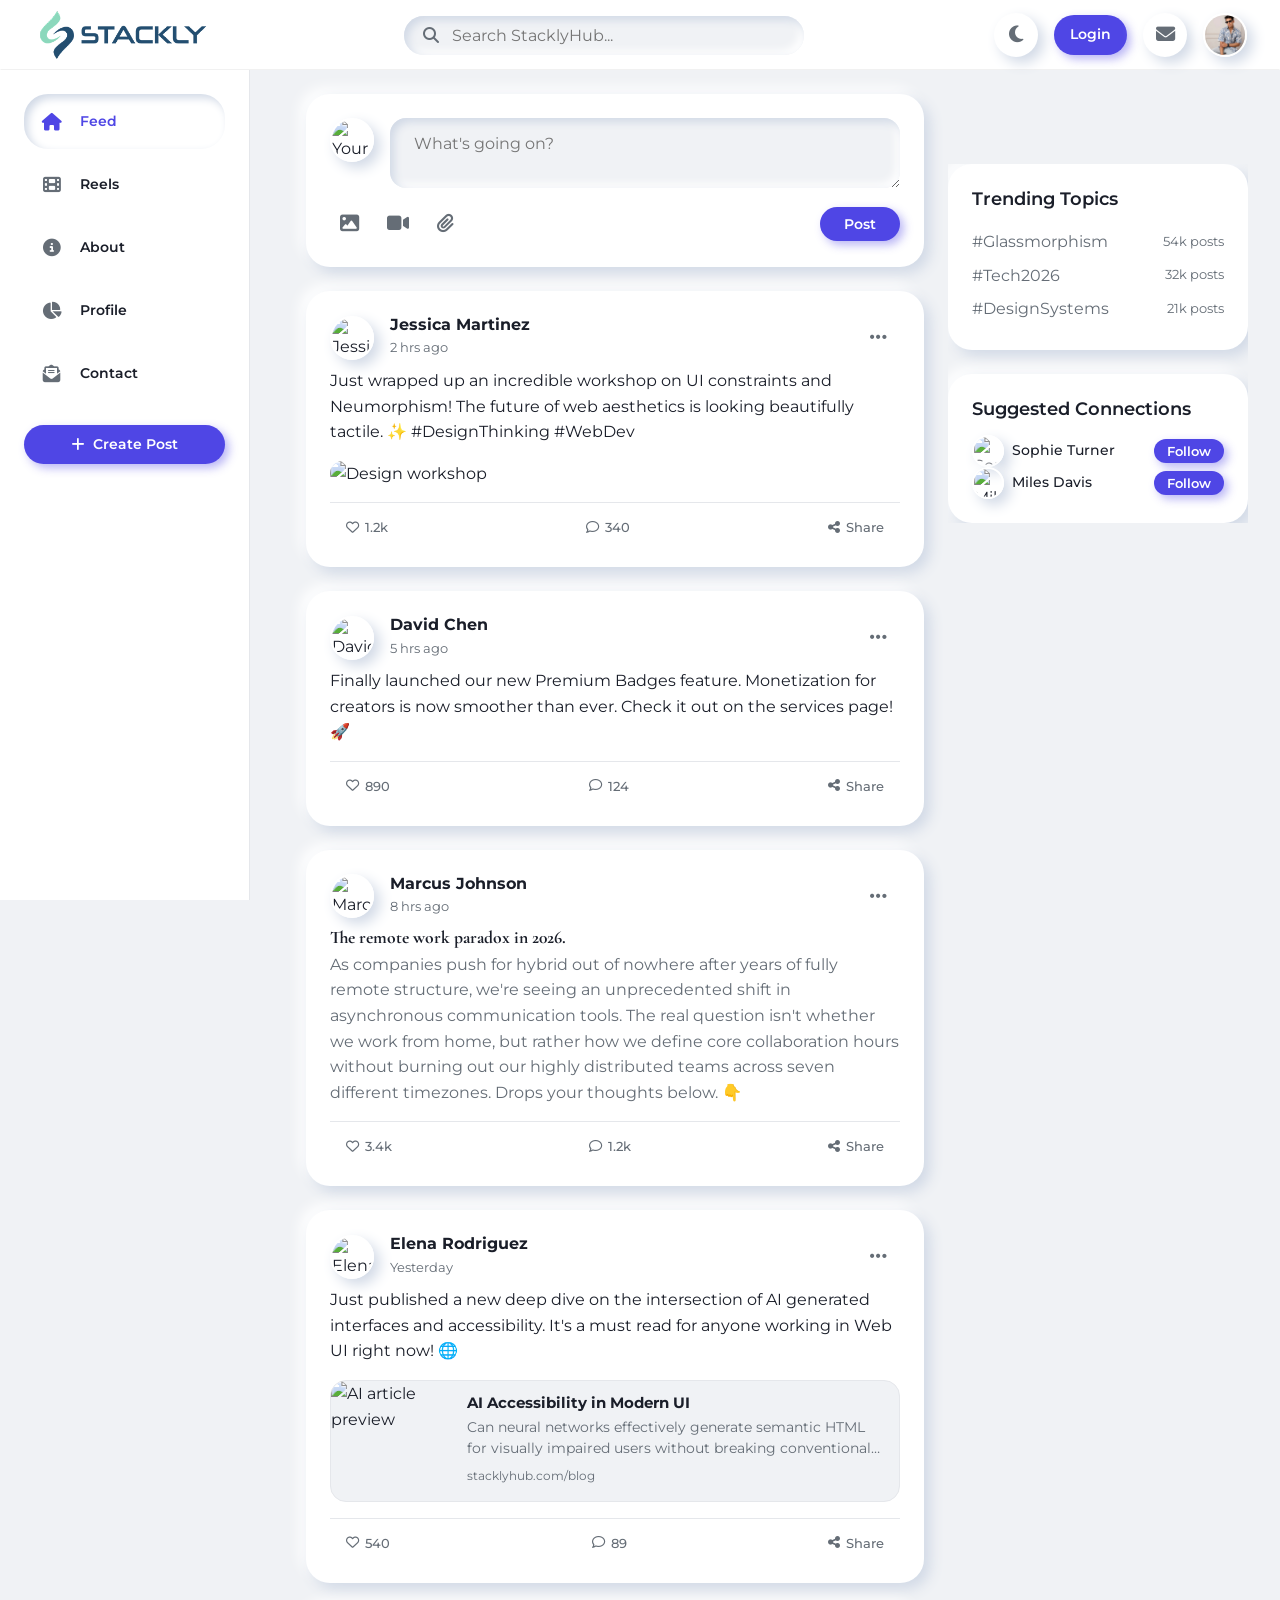
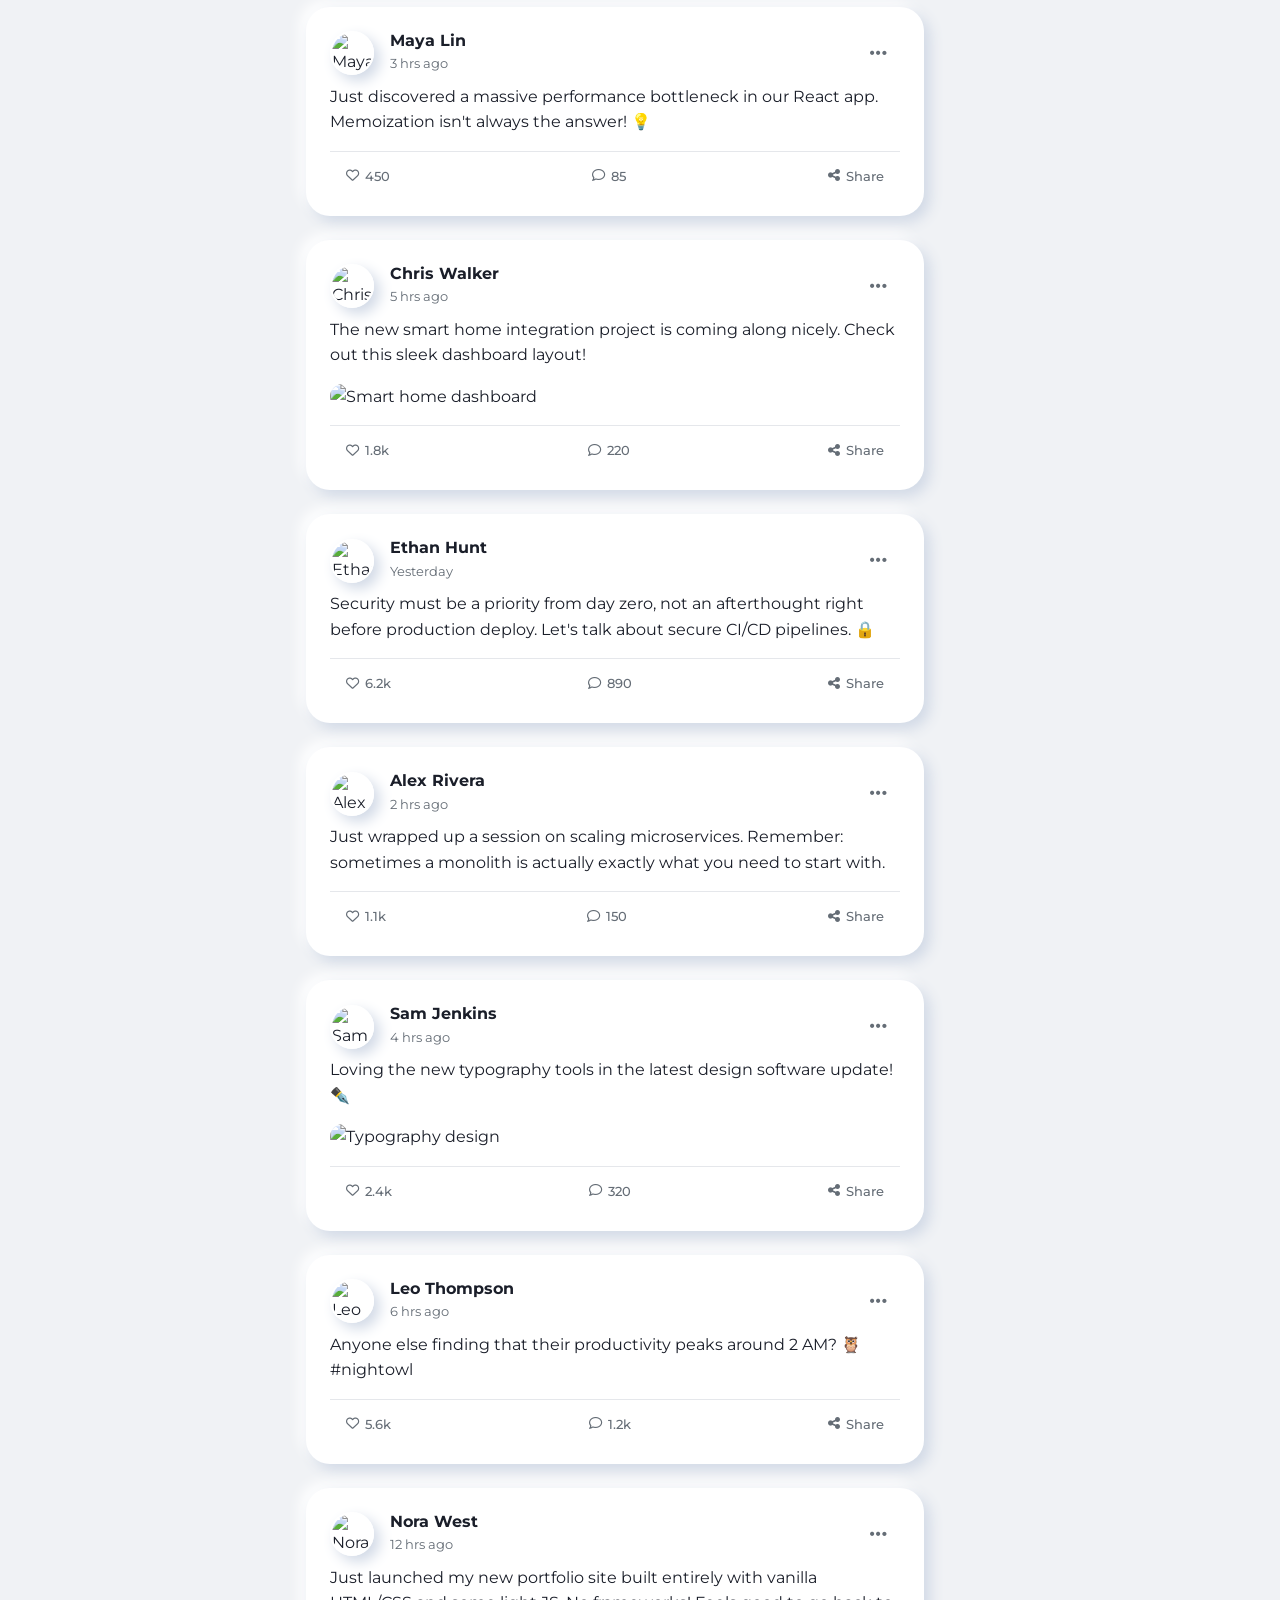
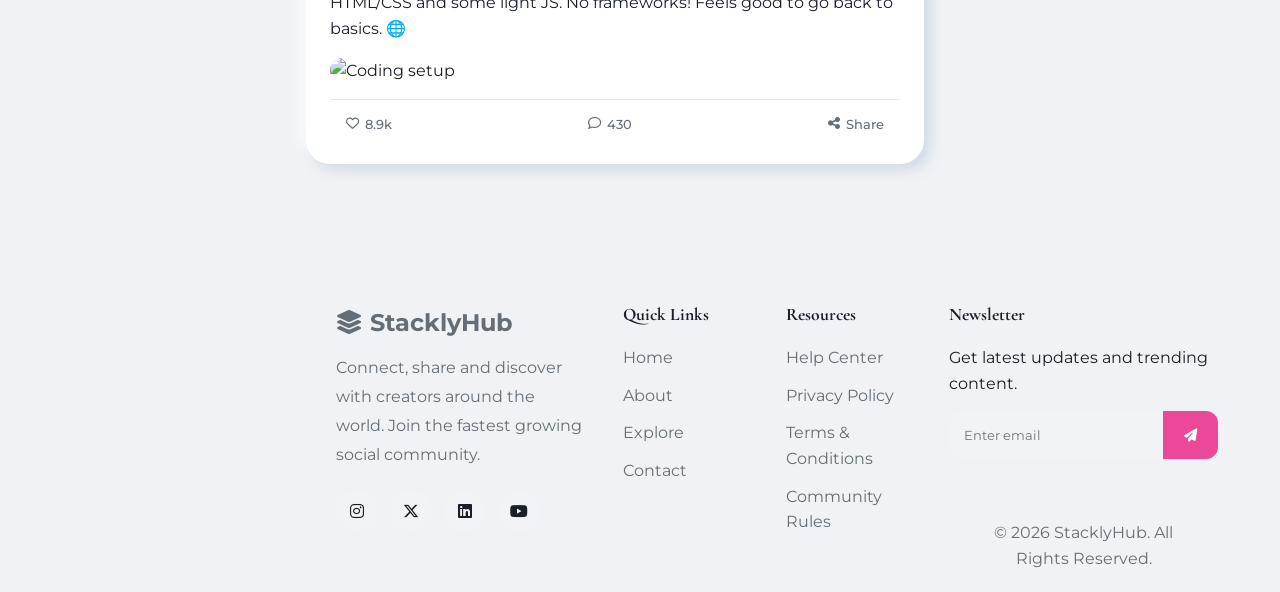
==== commit dc8a0221: "ddd" ====
--- a/index.html
+++ b/index.html
@@ -24,9 +24,9 @@
 
   <!-- Navbar -->
   <header class="navbar glass-panel" role="navigation">
-    <a href="index.html" class="nav-brand">
-      <i class="fas fa-layer-group"></i> StacklyHub
-    </a>
+   <a href="index.html" class="nav-brand">
+    <img src="assets/images/stack logo.png" alt="StacklyHub Logo" class="nav-logo">
+</a>
     <div class="nav-search neu-input-wrapper">
       <i class="fas fa-search"></i>
       <input type="search" class="neu-input" placeholder="Search StacklyHub..." aria-label="Search">
--- a/css/common.css
+++ b/css/common.css
@@ -545,6 +545,48 @@
 }
 
 @media (max-width: 768px) {
+  .footer, .site-footer {
+    margin: 50px 0 0;
+    width: 100%;
+    max-width: 100%;
+    padding: 60px 20px 0;
+  }
+  .footer-container {
+    grid-template-columns: 1fr !important;
+    gap: 30px;
+    padding: 0 20px;
+    text-align: center;
+  }
+  .footer-logo {
+    justify-content: center;
+  }
+  .footer-social {
+    justify-content: center;
+    flex-wrap: wrap;
+  }
+  .footer-col {
+    display: flex;
+    flex-direction: column;
+    align-items: center;
+  }
+  .newsletter {
+    flex-direction: column;
+    gap: 10px;
+  }
+  .newsletter input {
+    width: 100%;
+    border-radius: 12px;
+  }
+  .newsletter button {
+    width: 100%;
+    height: 50px;
+    border-radius: 12px;
+  }
+  .footer-bottom {
+    padding: 15px;
+    font-size: 14px;
+  }
+
   .footer-grid { grid-template-columns: 1fr; }
   .section { padding: 40px 0; }
   .app-layout { padding: 0 var(--spacing-md); }
@@ -558,3 +600,83 @@
 @media (max-width: 375px) { .nav-brand, .navbar-brand { font-size: 1.25rem; } }
 
 @media (min-width: 1440px) { .app-layout { max-width: 1700px; } }
+.footer-logo{
+    display: flex;
+    align-items: center;
+    justify-content: center;
+    text-decoration: none;
+    width: 100%;
+}
+
+.footer-logo-img{
+    width: 180px;
+    max-width: 100%;
+    height: auto;
+    object-fit: contain;
+    display: block;
+}
+
+/* Tablet */
+@media (max-width: 992px){
+    .footer-logo-img{
+        width: 160px;
+    }
+}
+
+/* Mobile */
+@media (max-width: 768px){
+    .footer-logo{
+        justify-content: center;
+    }
+
+    .footer-logo-img{
+        width: 140px;
+    }
+}
+
+/* Small Mobile */
+@media (max-width: 480px){
+    .footer-logo-img{
+        width: 120px;
+    }
+}
+
+/* Extra Small Devices */
+@media (max-width: 320px){
+    .footer-logo-img{
+        width: 100px;
+    }
+}
+.nav-brand{
+    display: flex;
+    align-items: center;
+    text-decoration: none;
+}
+
+.nav-logo{
+    width: 180px;
+    height: auto;
+    object-fit: contain;
+    display: block;
+}
+
+/* Tablet */
+@media (max-width: 768px){
+    .nav-logo{
+        width: 140px;
+    }
+}
+
+/* Mobile */
+@media (max-width: 480px){
+    .nav-logo{
+        width: 120px;
+    }
+}
+
+/* Very Small Devices */
+@media (max-width: 360px){
+    .nav-logo{
+        width: 100px;
+    }
+}
--- a/css/home.css
+++ b/css/home.css
@@ -35,7 +35,6 @@
     max-width:100%;
   }
 
-  .sidebar-left,
   .sidebar-right{
     display:none;
   }
@@ -103,57 +102,6 @@
   }
 
   /* Footer */
-  .footer{
-    margin:50px 0 0;
-    width:100%;
-    max-width:100%;
-    padding:60px 20px 0;
-  }
-
-  .footer-container{
-    grid-template-columns:1fr !important;
-    gap:30px;
-    padding:0 20px;
-    text-align:center;
-  }
-
-  .footer-logo{
-    justify-content:center;
-  }
-
-  .footer-social{
-    justify-content:center;
-    flex-wrap:wrap;
-  }
-
-  .footer-col{
-    display:flex;
-    flex-direction:column;
-    align-items:center;
-  }
-
-  .newsletter{
-    flex-direction:column;
-    gap:10px;
-  }
-
-  .newsletter input{
-    width:100%;
-    border-radius:12px;
-  }
-
-  .newsletter button{
-    width:100%;
-    height:50px;
-    border-radius:12px;
-  }
-
-  .footer-bottom{
-    padding:15px;
-    font-size:14px;
-  }
-
-}
 
 /* Extra Small Devices */
 
